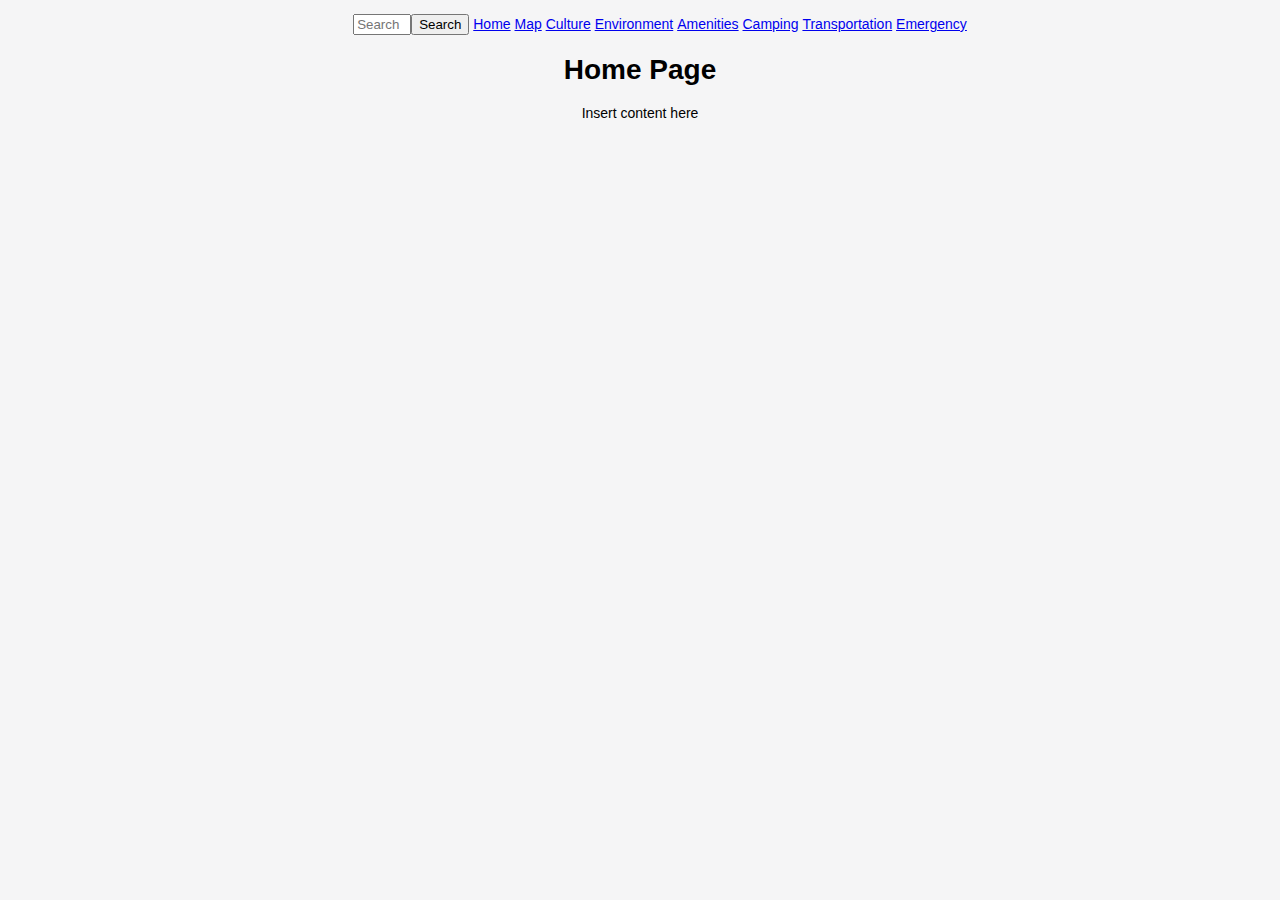
==== index.html @ 6f76c72c "Add website files" ====
<!DOCTYPE html>
<html lang="en">
  <head>
    <meta charset="UTF-8">
    <meta name="author" content="Adam, Danaan, Kyle, & Nick">
    <meta name="description" content="Home Page">
    <link rel="stylesheet" href="styles/style.css">
  </head>
  <body>
    <ul id="menu">
        <li><form action="search.html" id="formSearch" name="formSearch" method="GET"><input type="text" id="textSearch" name="textSearch" placeholder="Search" ><input type="submit" value="Search"/></form></li>
        <li></li><a href="index.html">Home</a></li>
        <li><a href="map.html">Map</a></li>
        <li><a href="culture.html">Culture</a></li>
        <li><a href="environment.html">Environment</a></li>
        <li><a href="amenities.html">Amenities</a></li>
        <li><a href="camping.html">Camping</a></li>
        <li><a href="transportation.html">Transportation</a></li>
        <li><a href="emergency.html">Emergency</a></li>
      </ul> 
    <h1>Home Page</h1>
    <p>Insert content here</p>
  </body>
</html>
---- styles/style.css ----
body{
    font-family: Helvetica, Arial, sans-serif;
    font-size: 14px;
    background-color: #f5f5f6;
    max-width: 700px;
    margin: auto;
    text-align: center;
}

ul#menu li {
    display:inline;
  }

#formSearch{
    display: inline;
}

#textSearch{
    width: 50px;
}
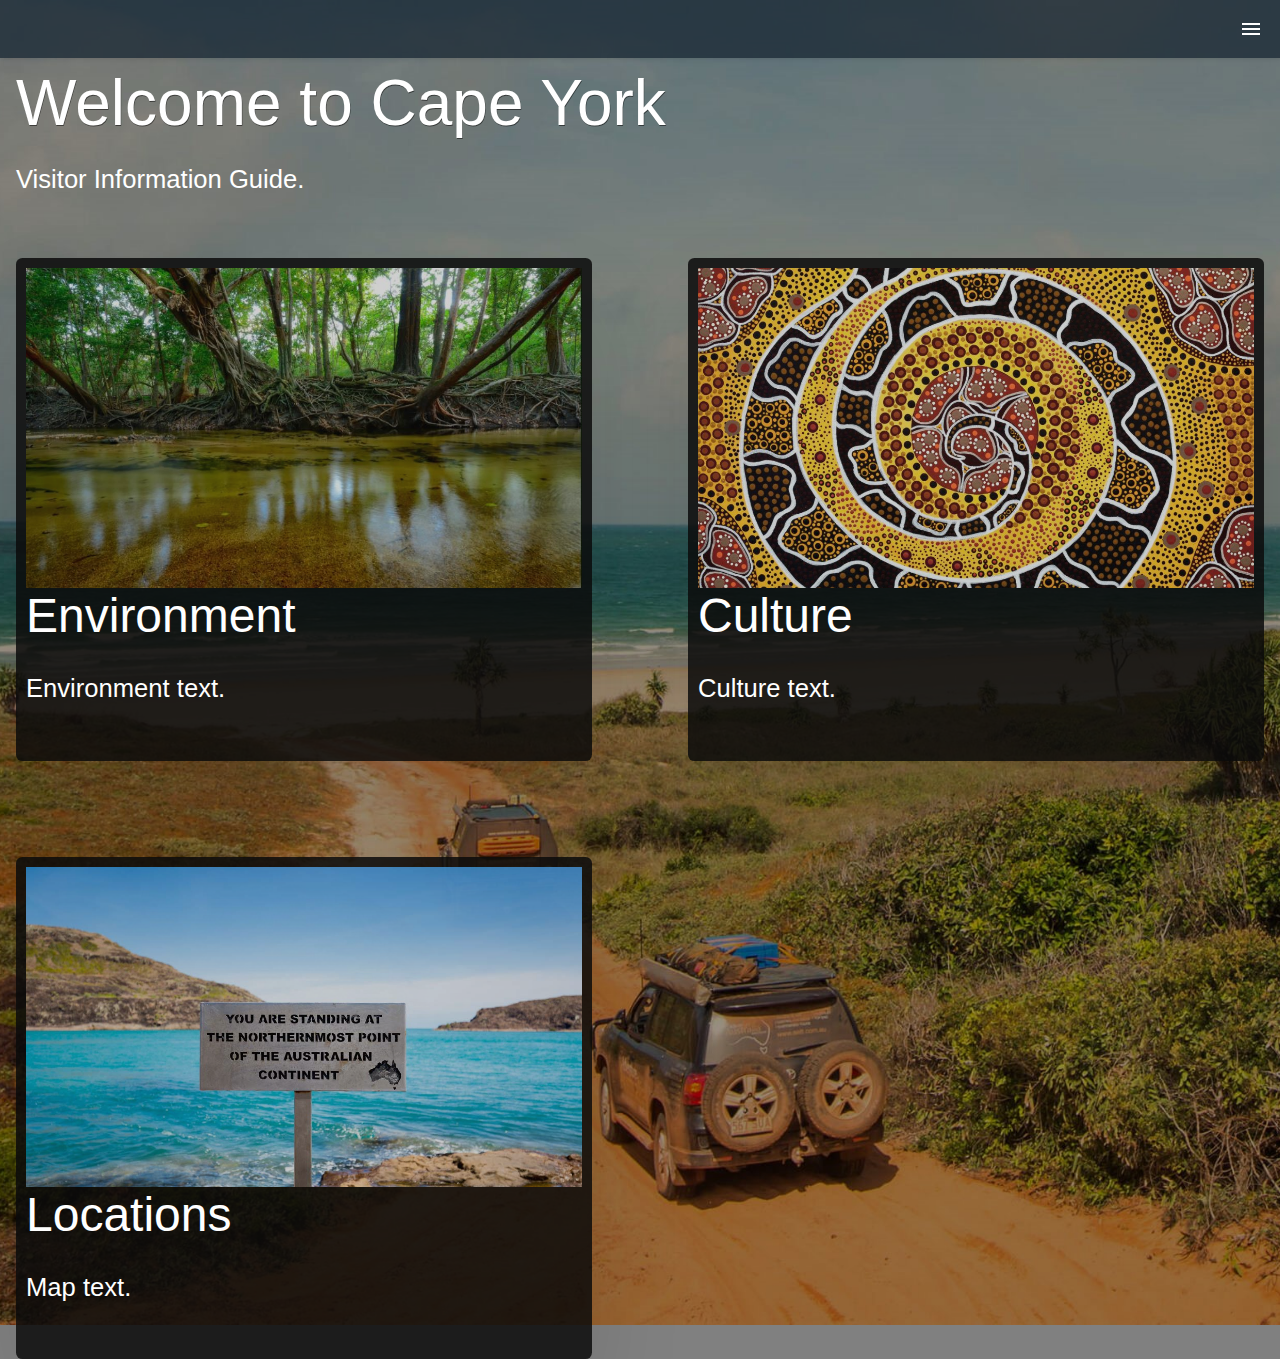
==== commit 12abec62: "Home Page" ====
--- a/index.html
+++ b/index.html
@@ -1,24 +1,76 @@
 <!DOCTYPE html>
 <html lang="en">
-  <head>
-    <meta charset="UTF-8">
-    <meta name="author" content="Adam, Danaan, Kyle, & Nick">
-    <meta name="description" content="Home Page">
-    <link rel="stylesheet" href="styles/style.css">
-  </head>
-  <body>
-    <ul id="menu">
-        <li><form action="search.html" id="formSearch" name="formSearch" method="GET"><input type="text" id="textSearch" name="textSearch" placeholder="Search" ><input type="submit" value="Search"/></form></li>
-        <li></li><a href="index.html">Home</a></li>
-        <li><a href="map.html">Map</a></li>
-        <li><a href="culture.html">Culture</a></li>
-        <li><a href="environment.html">Environment</a></li>
-        <li><a href="amenities.html">Amenities</a></li>
-        <li><a href="camping.html">Camping</a></li>
-        <li><a href="transportation.html">Transportation</a></li>
-        <li><a href="emergency.html">Emergency</a></li>
-      </ul> 
-    <h1>Home Page</h1>
-    <p>Insert content here</p>
-  </body>
+	<head>
+		<meta charset="UTF-8">
+		<meta name="author" content="Adam, Danaan, Kyle, & Nick">
+		<meta name="description" content="Home Page">
+		<link rel="stylesheet" href="styles/style.css">
+		<link rel="stylesheet" href="styles/index.css">
+		<link rel="stylesheet" href="styles/menu.css">
+	</head>
+	<body>
+		<header class="header">
+			<input class="menu-btn" type="checkbox" id="menu-btn">
+			<label class="menu-icon" for="menu-btn">
+				<span class="nav-icon">
+				</span>
+			</label>
+			<ul class="menu">
+				<li id="search"><form action="search.html" id="formSearch" name="formSearch" method="GET"><input type="text" id="textSearch" name="textSearch" placeholder="Search" ><input type="submit" id="searchButton" value="Search"/></form></li>
+				<li><a class="active" href="#">Home</a></li>
+				<li><a href="map.html">Map</a></li>
+				<li><a href="culture.html">Culture</a></li>
+				<li><a href="environment.html">Environment</a></li>
+				<li><a href="amenities.html">Amenities</a></li>
+				<li><a href="camping.html">Camping</a></li>
+				<li><a href="transportation.html">Transportation</a></li>
+				<li><a href="emergency.html">Emergency</a></li>
+			  </ul>
+		</header>
+		<div class="grid">
+		<div class="title">
+		<h1>Welcome to Cape York</h1>
+		<p>Visitor Information Guide.</p>
+		</div>
+			<a href="environment.html">
+				<div class="grid-item">
+					<div class="card">
+						<img class="card-img" src="media/card1.jpg" alt="Environment" />
+						<div class="card-content">
+							<h1 class="card-header">Environment</h1>
+							<p class="card-text">
+								Environment text.
+							</p>
+						</div>
+					</div>
+				</div>
+			</a>
+			<a href="culture.html">
+				<div class="grid-item">
+					<div class="card">
+						<img class="card-img" src="media/card2.jpg" alt="" />
+						<div class="card-content">
+							<h1 class="card-header">Culture</h1>
+							<p class="card-text">
+								Culture text.
+							</p>
+						</div>
+					</div>
+				</div>
+			</a>
+			<a href="Map.html">
+				<div class="grid-item">
+					<div class="card">
+						<img class="card-img" src="media/card3.jpg" alt="" />
+						<div class="card-content">
+							<h1 class="card-header">Locations</h1>
+							<p class="card-text">
+								Map text.
+							</p>
+						</div>
+					</div>
+				</div>
+			</a>
+		</div>
+	</body>
 </html>--- a/styles/index.css
+++ b/styles/index.css
@@ -0,0 +1,124 @@
+*{
+	margin: 0;
+	padding: 0;
+}
+
+html{
+	box-sizing: border-box;
+}
+
+body{
+	background: url('../media/indexbg.jpg') no-repeat center center/cover;
+	background-color: gray;
+	padding: 1rem;
+	display: flex;
+	justify-content: center;
+	align-items: center;
+	max-width: 100vw;
+	text-align: left;
+	min-height: 1vh;
+}
+
+.grid{
+	position: relative;
+	top: 50px;
+	display: grid;
+	width: 114em;
+	grid-gap: 6rem;
+	grid-template-columns: repeat(auto-fit, minmax(25rem, 1fr));
+	align-items: start;
+}
+
+.grid a{
+	text-decoration: none;
+}
+
+.title{
+	grid-column: 1 / -1;
+	text-align: left;
+	text-justify: bottom;
+	height: 6rem;
+}
+
+.title h1{
+	display: block;
+	font-size: 4rem;
+	font-weight:500;
+	margin-bottom: 1.5rem;
+	color: white;
+	text-shadow:  0.5px 0.5px rgba(2,0,0,0.5);
+	padding: 0;
+}
+
+.title p{
+	font-size: 1.6rem;
+	letter-spaciong: 0.1rem;
+	line-height: 1.2;
+	color: #fff;
+}
+	
+.grid-item{
+	padding: 10px;
+	background-color: rgba(10, 10, 10, 0.85);
+	border-radius: 0.4rem;
+	overflow: hidden;
+	box-shadow: 0 3rem 6rem rgba(0,0,0,0.1);
+	cursor: pointer;
+	transition: 0.2s;
+}
+
+.grid-item:hover{
+	transform: translateY(-0.5%);
+	box-shadow: 0 4rem 8rem rgba(0,0,0,0.5);
+}
+
+.card-img{
+	display: block;
+	width: 100%;
+	height: 20rem;
+	object-fit: cover;
+	opacity: 0.8;
+}
+
+.card-header{
+	font-size: 3rem;
+	font-weight:500;
+	color: #fff;
+	margin-bottom: 1.5rem;
+}
+
+.card-text{
+	font-size: 1.6rem;
+	letter-spaciong: 0.1rem;
+	line-height: 1.7;
+	color: #fff;
+	margin-bottom: 2.5rem;
+}
+
+
+.card-btn span{
+	margin-left: 1rem;
+	transition: 0.2s;
+}
+
+.card-btn:hover,
+.card-btn:active{
+	barckground-color: #c2cffc;
+}
+
+.card-btn:hover span,
+.card-btn:active span{
+	margin-left: 1.5rem;
+}
+
+@media only screen and (max-width: 62em){
+	.title{
+		height: 7rem;
+	}
+	.title h1{
+		font-size: 2.5rem;
+	}
+	.grid{
+		grid-gap: 3rem
+	}
+}--- a/styles/menu.css
+++ b/styles/menu.css
@@ -0,0 +1,148 @@
+.header{
+	background-color: rgba(24, 39, 51, 0.75);
+	box-shadow: 1px 1px 4px 0 rgba(0,0,0,0.1);
+	position: fixed;
+	width: 100%;
+	z-index: 3;
+	top: 0;
+	margin: 0;
+	font-size: 1.3rem;
+	color: #fff;
+}
+
+.header .active{
+	background-color: rgba(0,0,0,0.7);
+	color: gray;
+	
+}
+
+.header ul{
+	margin: 0;
+	padding: 0;
+	list-style: none;
+	overflow: hidden;
+}
+
+li#search{
+	padding: 10px;
+}
+
+#searchButton{
+	height: 30px;
+	width: 100px;
+	background: rgba(42, 110, 139, 0.8);
+	color: #fff;
+	border-radius: 10px;
+	border: 0;
+	font-size: 1.3rem;
+}
+
+#textSearch{
+	color: #000;
+	height: 25px;
+	width: 200px;
+	font-size: 1.3rem;
+}
+
+.header ul a{
+	display: block;
+	padding: 10px;
+	border-right: 1px solid #333;
+	text-decoration: none;
+	text-align: left;
+	color: white;
+}
+
+.header ul a:hover{
+	background-color: rgba(0,0,0,0.7);
+}
+
+.header .menu{
+	clear: both;
+	max-height: 0;
+	transition: max-height 0.2s ease-out;
+}
+
+.header .menu-icon{
+	padding: 28px 20px;
+	position: relative;
+	float: right;
+	cursor: pointer;
+}
+
+.header .menu-icon .nav-icon{
+	background:#fff;
+	display: block;
+	height: 2px;
+	width: 18px;
+	position: relative;
+	transition: background 0.2s ease-out;
+}
+
+.header .menu-icon .nav-icon:before,
+.header .menu-icon .nav-icon:after{
+	background: #fff;
+	content: '';
+	display: block;
+	height: 100%;
+	width: 100%;
+	position: absolute;
+	top: 5px;
+	transition: all 0.2s ease-out;
+}
+
+.header .menu-icon .nav-icon:after{
+	top: -5px;
+}
+
+.header .menu-btn{
+	display: none;
+}
+
+.header .menu-btn:checked ~ .menu{
+	max-height: 100%;
+}
+
+.header .menu-btn:checked ~ .menu-icon .nav-icon{
+	background: transparent;
+}
+
+.header .menu-btn:checked ~ .menu-icon .nav-icon:before{
+	transform: rotate(-45deg);
+	top: 0;
+}
+
+.header .menu-btn:checked ~ .menu-icon .nav-icon:after{
+	transform: rotate(45deg);
+	top: 0;
+}
+
+@media (min-width:1320px){
+	.header{
+		font-size: 1rem;
+	}
+	
+	.header li{
+		float: left;
+		padding: 5px;
+	}
+	
+	.header li a{
+		margin: 0;
+		padding: 10px 20px;
+	}
+	
+	.header li#search{
+		padding: 10px;
+		padding-right: 7vw;
+	}
+	
+	.header .menu{
+		max-height: 60px;
+	}
+	
+	.header .menu-icon{
+		display: none;
+	}
+}
+
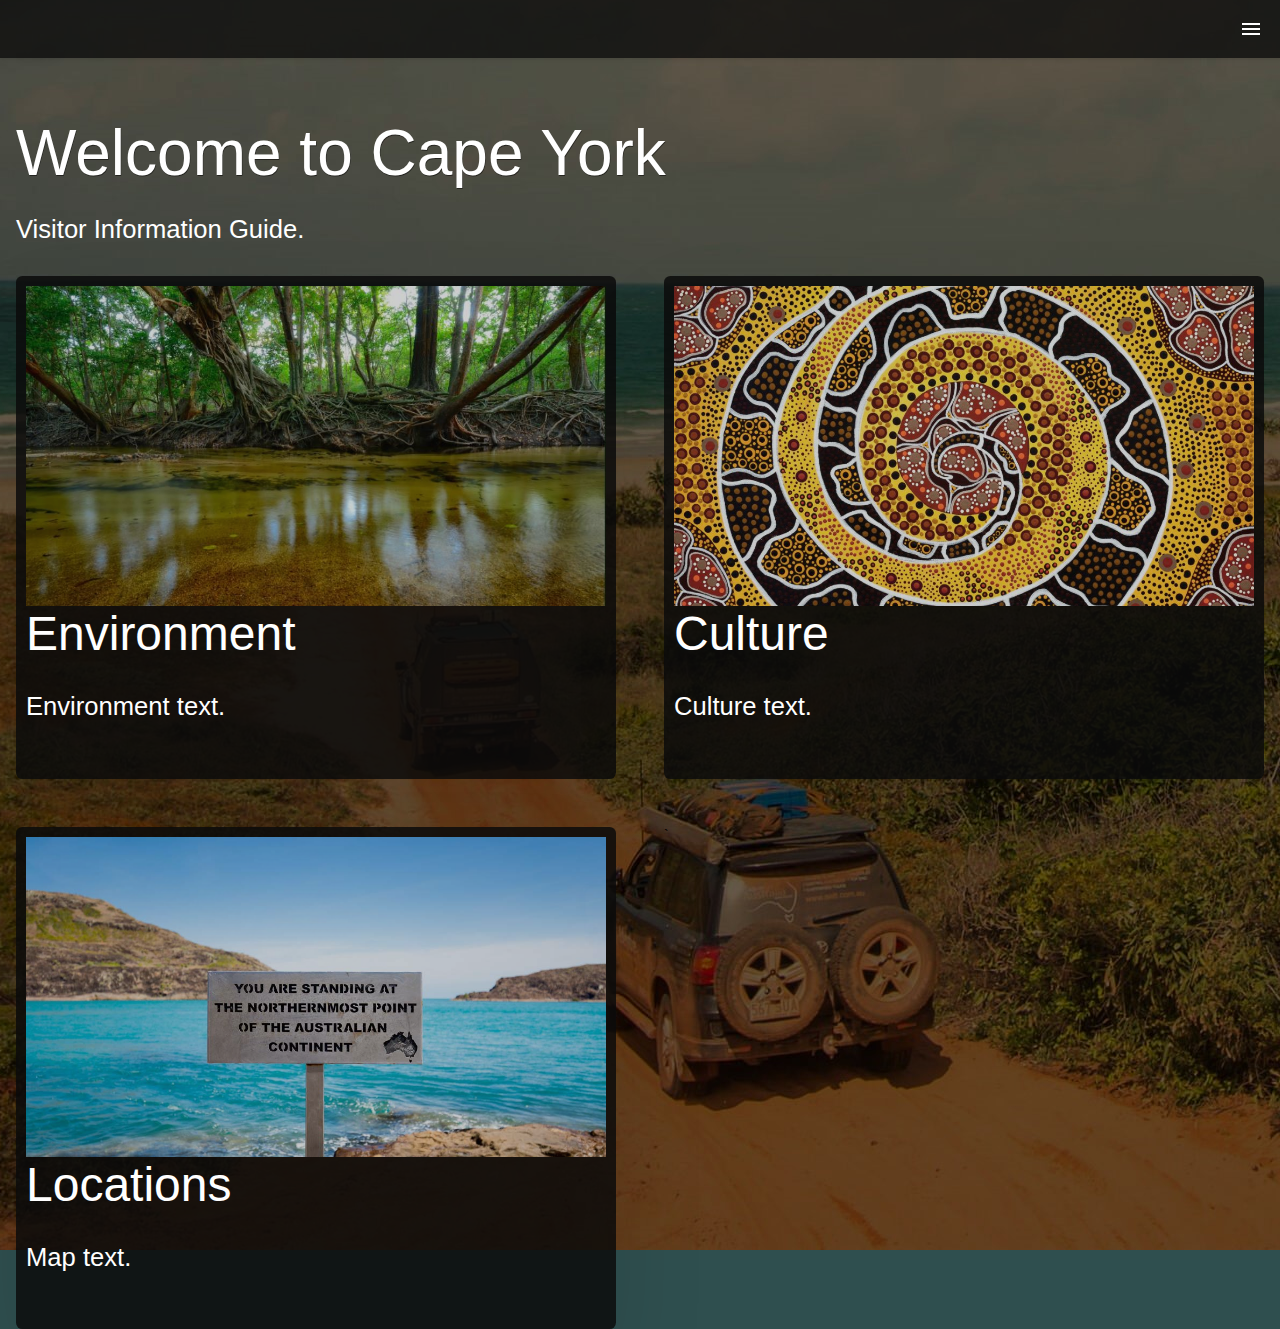
==== commit fdfe9a61: "adjusted homepage" ====
--- a/index.html
+++ b/index.html
@@ -7,6 +7,7 @@
 		<link rel="stylesheet" href="styles/style.css">
 		<link rel="stylesheet" href="styles/index.css">
 		<link rel="stylesheet" href="styles/menu.css">
+		<title>Home | Cape York Visitor Information</title>
 	</head>
 	<body>
 		<header class="header">
@@ -28,10 +29,7 @@
 			  </ul>
 		</header>
 		<div class="grid">
-		<div class="title">
-		<h1>Welcome to Cape York</h1>
-		<p>Visitor Information Guide.</p>
-		</div>
+
 			<a href="environment.html">
 				<div class="grid-item">
 					<div class="card">
@@ -71,6 +69,10 @@
 					</div>
 				</div>
 			</a>
+		`	<div class="title">
+				<h1>Welcome to Cape York</h1>
+				<p>Visitor Information Guide.</p>
+			</div>
 		</div>
 	</body>
 </html>--- a/styles/index.css
+++ b/styles/index.css
@@ -8,8 +8,8 @@
 }
 
 body{
-	background: url('../media/indexbg.jpg') no-repeat center center/cover;
-	background-color: gray;
+	background: url('../media/indexbg.jpg') no-repeat center center fixed;
+	background-color: DarkSlateGrey;
 	padding: 1rem;
 	display: flex;
 	justify-content: center;
@@ -21,10 +21,10 @@
 
 .grid{
 	position: relative;
-	top: 50px;
+	top: 100px;
 	display: grid;
 	width: 114em;
-	grid-gap: 6rem;
+	grid-gap: 3rem;
 	grid-template-columns: repeat(auto-fit, minmax(25rem, 1fr));
 	align-items: start;
 }
@@ -37,7 +37,7 @@
 	grid-column: 1 / -1;
 	text-align: left;
 	text-justify: bottom;
-	height: 6rem;
+	padding: 0;
 }
 
 .title h1{
@@ -111,14 +111,21 @@
 	margin-left: 1.5rem;
 }
 
-@media only screen and (max-width: 62em){
-	.title{
-		height: 7rem;
-	}
+@media only screen and (max-width: 56em){
+
 	.title h1{
 		font-size: 2.5rem;
 	}
 	.grid{
 		grid-gap: 3rem
 	}
+}
+
+@media only screen and (max-width:1330px), (max-height:845px){
+	
+	.title{
+	height: 7rem;
+	grid-row: 1;
+	}
+	
 }--- a/styles/menu.css
+++ b/styles/menu.css
@@ -1,5 +1,5 @@
 .header{
-	background-color: rgba(24, 39, 51, 0.75);
+	background-color: rgba(10, 10, 10, 0.75);
 	box-shadow: 1px 1px 4px 0 rgba(0,0,0,0.1);
 	position: fixed;
 	width: 100%;
@@ -30,7 +30,7 @@
 #searchButton{
 	height: 30px;
 	width: 100px;
-	background: rgba(42, 110, 139, 0.8);
+	background: rgba(37, 90, 110, 0.7);
 	color: #fff;
 	border-radius: 10px;
 	border: 0;
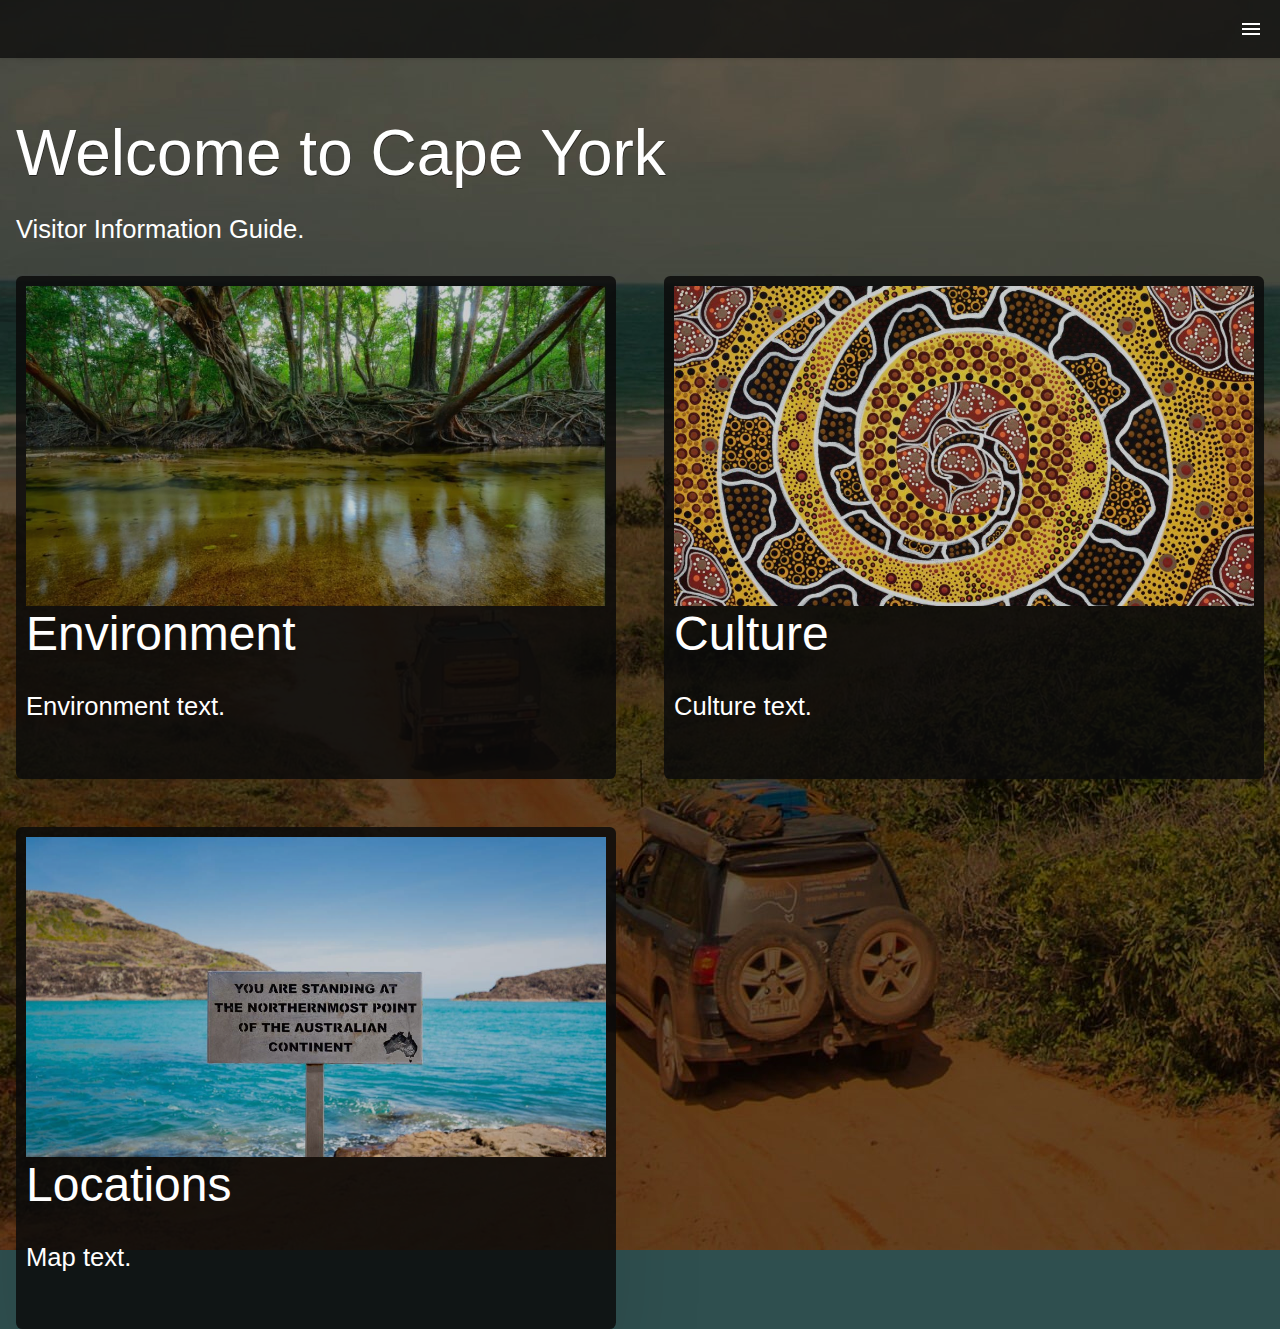
==== commit 6bc29b6f: "removed misplaced character" ====
--- a/index.html
+++ b/index.html
@@ -69,7 +69,7 @@
 					</div>
 				</div>
 			</a>
-		`	<div class="title">
+			<div class="title">
 				<h1>Welcome to Cape York</h1>
 				<p>Visitor Information Guide.</p>
 			</div>
--- a/styles/index.css
+++ b/styles/index.css
@@ -37,7 +37,7 @@
 	grid-column: 1 / -1;
 	text-align: left;
 	text-justify: bottom;
-	padding: 0;
+	padding-top: 50px;
 }
 
 .title h1{
@@ -126,6 +126,7 @@
 	.title{
 	height: 7rem;
 	grid-row: 1;
+	padding-top: 0;
 	}
 	
 }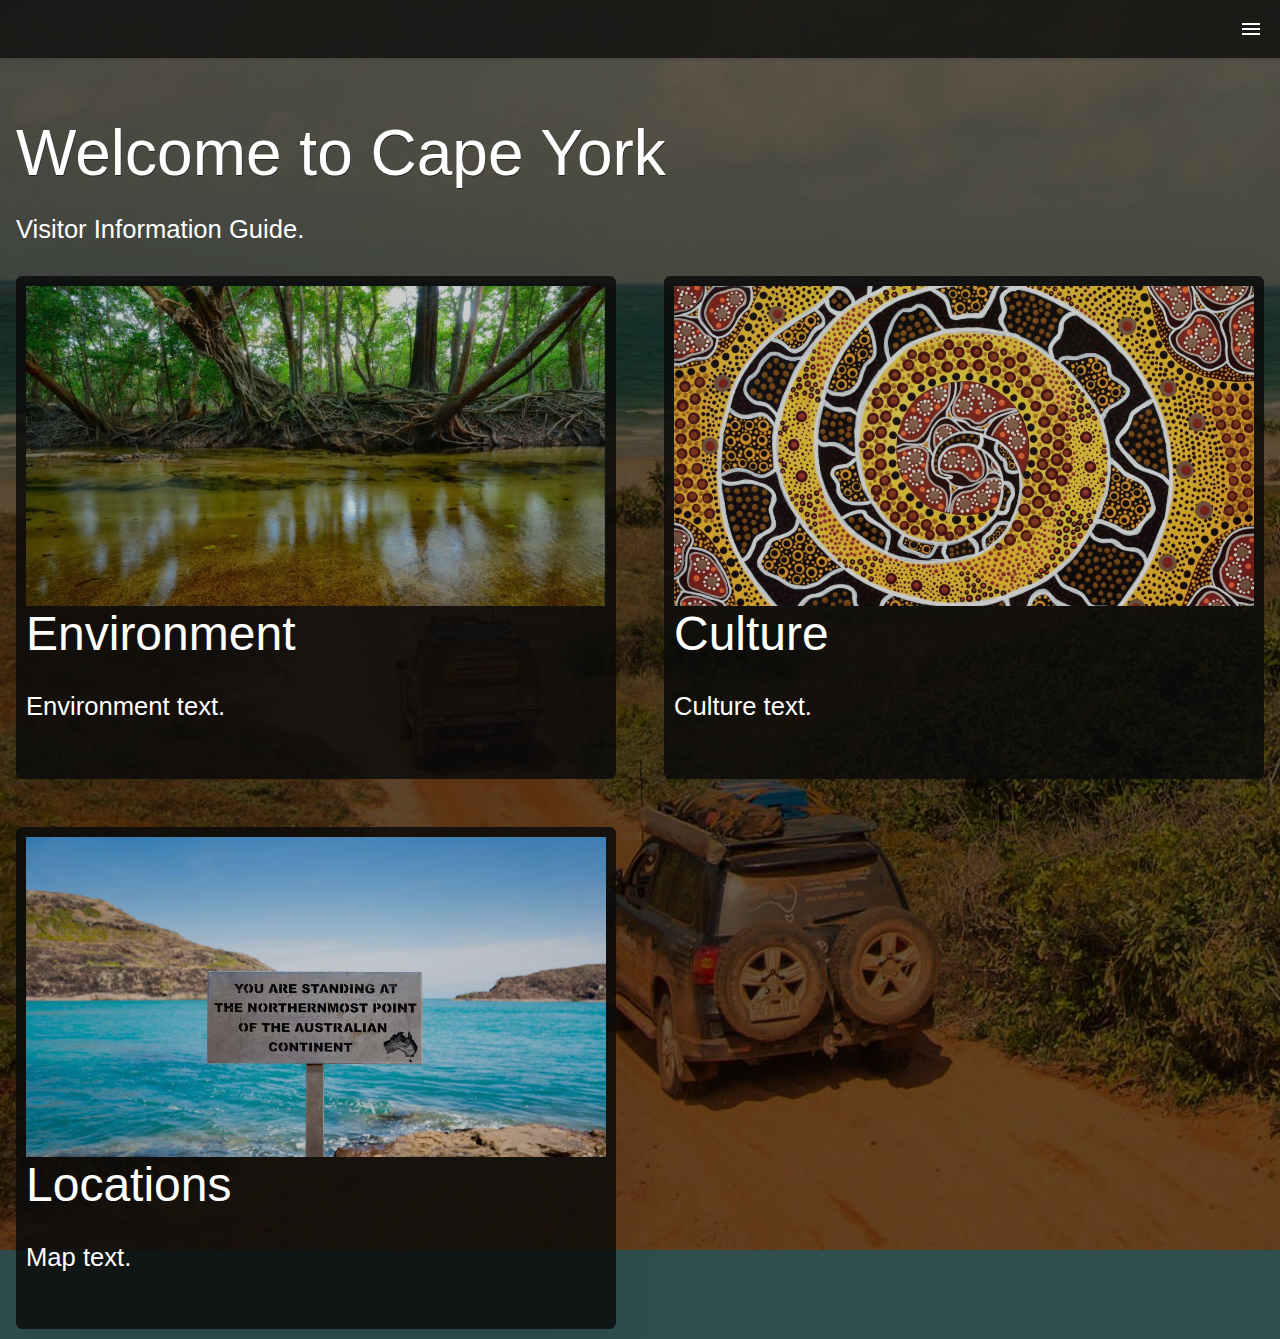
==== commit 41480ffa: "Updated menu.css" ====
--- a/index.html
+++ b/index.html
@@ -29,7 +29,6 @@
 			  </ul>
 		</header>
 		<div class="grid">
-
 			<a href="environment.html">
 				<div class="grid-item">
 					<div class="card">
@@ -46,7 +45,7 @@
 			<a href="culture.html">
 				<div class="grid-item">
 					<div class="card">
-						<img class="card-img" src="media/card2.jpg" alt="" />
+						<img class="card-img" src="media/card2.jpg" alt="Culture" />
 						<div class="card-content">
 							<h1 class="card-header">Culture</h1>
 							<p class="card-text">
@@ -59,7 +58,7 @@
 			<a href="Map.html">
 				<div class="grid-item">
 					<div class="card">
-						<img class="card-img" src="media/card3.jpg" alt="" />
+						<img class="card-img" src="media/card3.jpg" alt="Map" />
 						<div class="card-content">
 							<h1 class="card-header">Locations</h1>
 							<p class="card-text">
--- a/styles/index.css
+++ b/styles/index.css
@@ -27,6 +27,7 @@
 	grid-gap: 3rem;
 	grid-template-columns: repeat(auto-fit, minmax(25rem, 1fr));
 	align-items: start;
+	padding-bottom: 10px;
 }
 
 .grid a{
--- a/styles/menu.css
+++ b/styles/menu.css
@@ -23,7 +23,7 @@
 	overflow: hidden;
 }
 
-li#search{
+#search{
 	padding: 10px;
 }
 
@@ -32,16 +32,20 @@
 	width: 100px;
 	background: rgba(37, 90, 110, 0.7);
 	color: #fff;
-	border-radius: 10px;
+	border-radius: 5px;
 	border: 0;
-	font-size: 1.3rem;
+	font-size: 1.1rem;
+	margin:0px 0px 0px 10px;
 }
 
 #textSearch{
 	color: #000;
-	height: 25px;
+	height: 28px;
 	width: 200px;
-	font-size: 1.3rem;
+	font-size: 1.1rem;
+	border-radius: 5px;
+	padding-left: 5px;
+
 }
 
 .header ul a{
@@ -117,7 +121,7 @@
 	top: 0;
 }
 
-@media (min-width:1320px){
+@media (min-width:1366px){
 	.header{
 		font-size: 1rem;
 	}
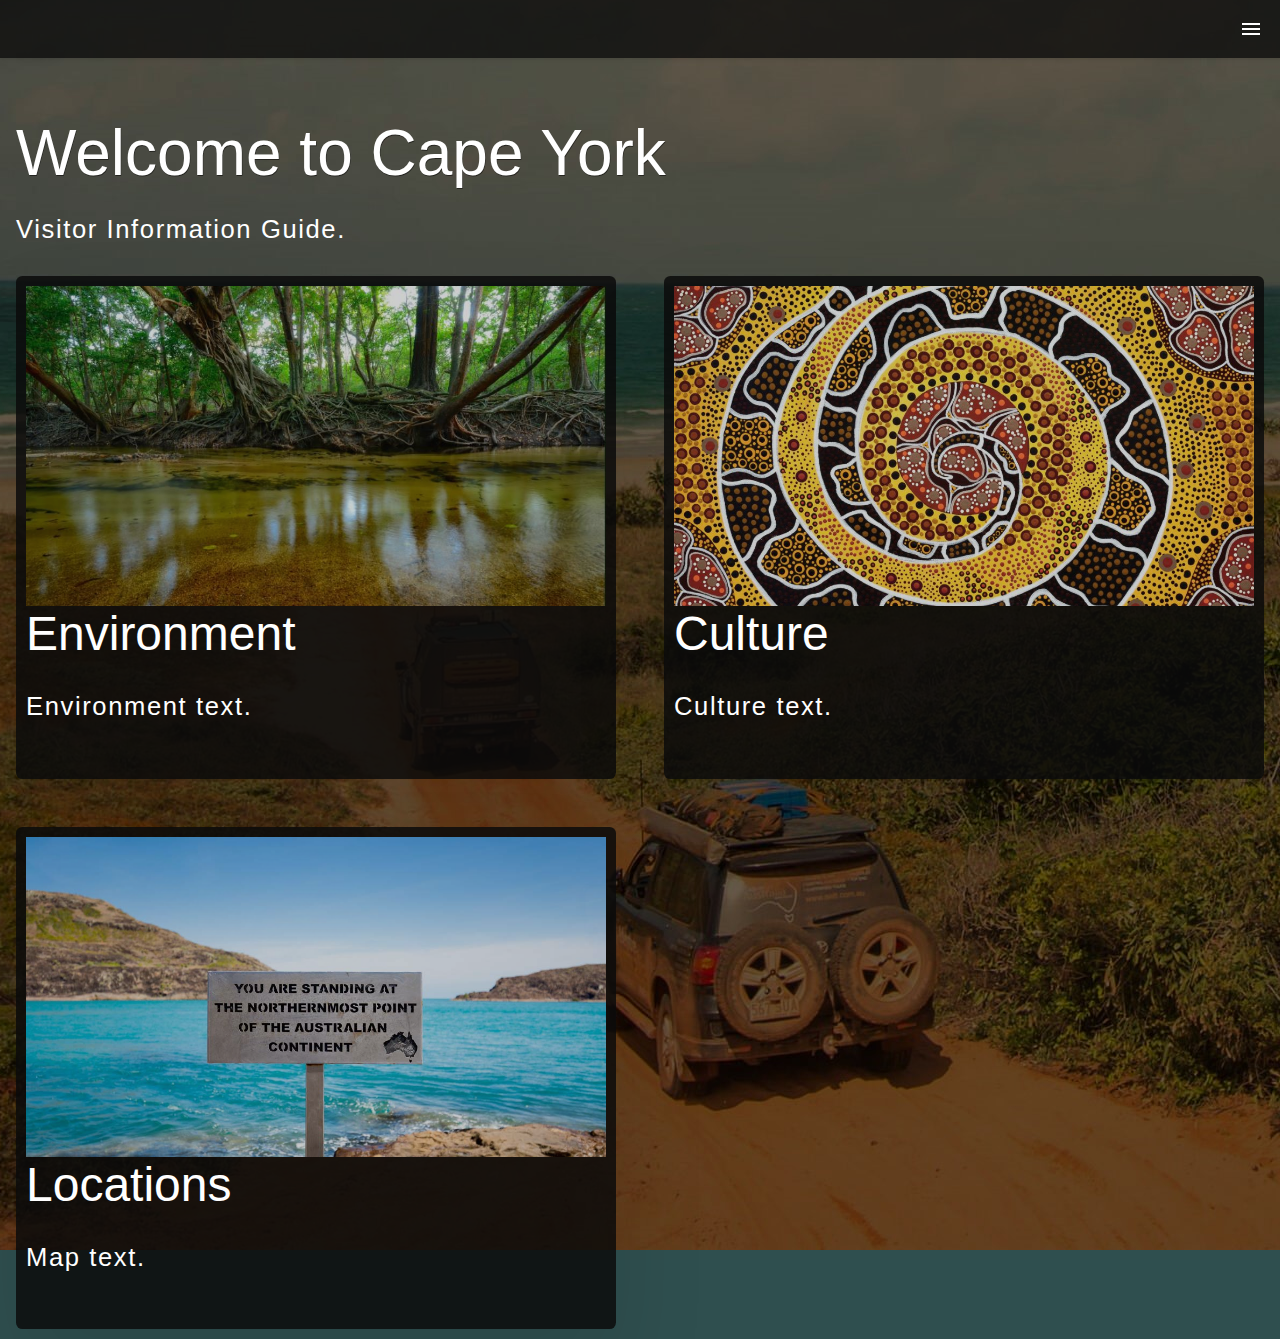
==== commit 0136f956: "adjusted menu" ====
--- a/index.html
+++ b/index.html
@@ -17,7 +17,7 @@
 				</span>
 			</label>
 			<ul class="menu">
-				<li id="search"><form action="search.html" id="formSearch" name="formSearch" method="GET"><input type="text" id="textSearch" name="textSearch" placeholder="Search" ><input type="submit" id="searchButton" value="Search"/></form></li>
+				<li class="searchForm"><form action="search.html" id="formSearch" name="formSearch" method="GET"><input type="text" id="search" name="search" placeholder="Search" ><input type="submit" id="searchButton" value="Search"/></form></li>
 				<li><a class="active" href="#">Home</a></li>
 				<li><a href="map.html">Map</a></li>
 				<li><a href="culture.html">Culture</a></li>
--- a/styles/style.css
+++ b/styles/style.css
@@ -2,9 +2,11 @@
     font-family: Helvetica, Arial, sans-serif;
     font-size: 14px;
     background-color: #f5f5f6;
+    /*
     max-width: 700px;
     margin: auto;
     text-align: center;
+    */
 }
 
 ul#menu li {
--- a/styles/index.css
+++ b/styles/index.css
@@ -53,7 +53,7 @@
 
 .title p{
 	font-size: 1.6rem;
-	letter-spaciong: 0.1rem;
+	letter-spacing: 0.1rem;
 	line-height: 1.2;
 	color: #fff;
 }
@@ -90,7 +90,7 @@
 
 .card-text{
 	font-size: 1.6rem;
-	letter-spaciong: 0.1rem;
+	letter-spacing: 0.1rem;
 	line-height: 1.7;
 	color: #fff;
 	margin-bottom: 2.5rem;
@@ -104,7 +104,7 @@
 
 .card-btn:hover,
 .card-btn:active{
-	barckground-color: #c2cffc;
+	background-color: #c2cffc;
 }
 
 .card-btn:hover span,
@@ -122,7 +122,7 @@
 	}
 }
 
-@media only screen and (max-width:1330px), (max-height:845px){
+@media only screen and (max-width:1345px), (max-height:845px){
 	
 	.title{
 	height: 7rem;
--- a/styles/menu.css
+++ b/styles/menu.css
@@ -5,6 +5,7 @@
 	width: 100%;
 	z-index: 3;
 	top: 0;
+	left: 0;
 	margin: 0;
 	font-size: 1.3rem;
 	color: #fff;
@@ -24,10 +25,11 @@
 }
 
 #search{
-	padding: 10px;
+	padding: 5px;
 }
 
 #searchButton{
+	margin-top: 5px;
 	height: 30px;
 	width: 100px;
 	background: rgba(37, 90, 110, 0.7);
@@ -38,9 +40,8 @@
 	margin:0px 0px 0px 10px;
 }
 
-#textSearch{
+#search{
 	color: #000;
-	height: 28px;
 	width: 200px;
 	font-size: 1.1rem;
 	border-radius: 5px;
@@ -136,8 +137,7 @@
 		padding: 10px 20px;
 	}
 	
-	.header li#search{
-		padding: 10px;
+	.header .searchForm{
 		padding-right: 7vw;
 	}
 	
